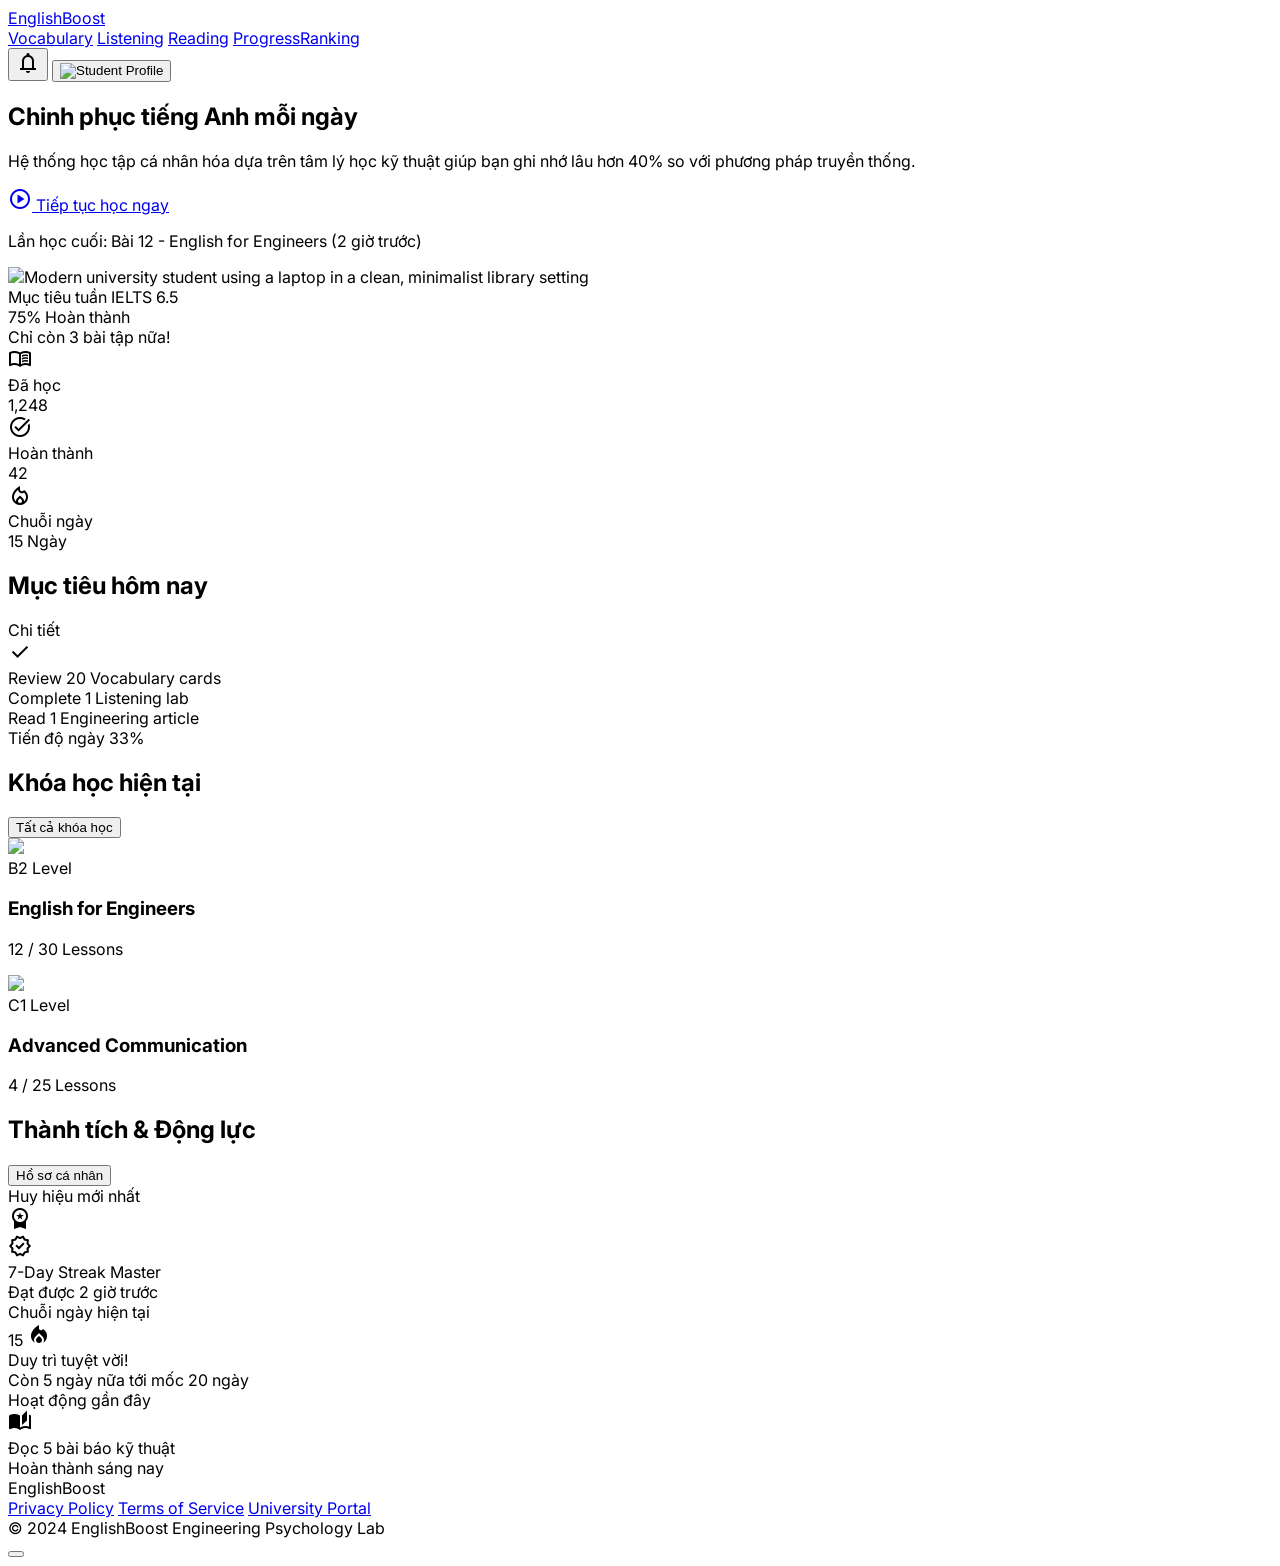
==== index.html @ f7955a5e "thêm lắm cái quá không biết nội dung commit" ====
<!doctype html>
<html class="light" lang="vi">
  <head>
    <meta charset="utf-8" />
    <meta content="width=device-width, initial-scale=1.0" name="viewport" />
    <script src="https://cdn.tailwindcss.com?plugins=forms,container-queries"></script>
    <link
      href="https://fonts.googleapis.com/css2?family=Inter:wght@400;500;600;700;800&amp;display=swap"
      rel="stylesheet"
    />
    <link
      href="https://fonts.googleapis.com/css2?family=Material+Symbols+Outlined:wght,FILL@100..700,0..1&amp;display=swap"
      rel="stylesheet"
    />
    <style>
      .material-symbols-outlined {
        font-variation-settings:
          "FILL" 0,
          "wght" 400,
          "GRAD" 0,
          "opsz" 24;
        display: inline-block;
        line-height: 1;
        text-transform: none;
        letter-spacing: normal;
        word-wrap: normal;
        white-space: nowrap;
        direction: ltr;
      }
      body {
        font-family: "Inter", sans-serif;
        scroll-behavior: smooth;
      }
      .glass-tonal {
        background: rgba(248, 250, 252, 0.8);
        backdrop-filter: blur(8px);
      }
      .learning-progress-glow {
        box-shadow: 0 0 20px rgba(0, 74, 198, 0.1);
      }
    </style>
    <script id="tailwind-config">
      tailwind.config = {
        darkMode: "class",
        theme: {
          extend: {
            colors: {
              "on-surface-variant": "#434655",
              primary: "#004ac6",
              error: "#ba1a1a",
              "inverse-on-surface": "#eaf1ff",
              "tertiary-fixed": "#ffddb8",
              "on-primary": "#ffffff",
              "tertiary-fixed-dim": "#ffb95f",
              "surface-container-highest": "#d3e4fe",
              "on-error-container": "#93000a",
              "on-primary-container": "#eeefff",
              "error-container": "#ffdad6",
              "on-primary-fixed-variant": "#003ea8",
              "on-background": "#0b1c30",
              "primary-fixed-dim": "#b4c5ff",
              "tertiary-container": "#996100",
              "surface-container-high": "#dce9ff",
              "surface-bright": "#f8f9ff",
              "on-error": "#ffffff",
              "surface-container-low": "#eff4ff",
              "inverse-primary": "#b4c5ff",
              "on-tertiary-container": "#ffeedd",
              "surface-container-lowest": "#ffffff",
              "on-tertiary-fixed-variant": "#653e00",
              "surface-container": "#e5eeff",
              "surface-dim": "#cbdbf5",
              background: "#f8f9ff",
              tertiary: "#784b00",
              "on-tertiary": "#ffffff",
              "on-primary-fixed": "#00174b",
              "surface-variant": "#d3e4fe",
              "on-secondary": "#ffffff",
              "secondary-container": "#6cf8bb",
              secondary: "#006c49",
              "primary-container": "#2563eb",
              "secondary-fixed-dim": "#4edea3",
              "on-secondary-fixed": "#002113",
              "secondary-fixed": "#6ffbbe",
              "on-surface": "#0b1c30",
              "inverse-surface": "#213145",
              "surface-tint": "#0053db",
              surface: "#f8f9ff",
              "on-tertiary-fixed": "#2a1700",
              "outline-variant": "#c3c6d7",
              "primary-fixed": "#dbe1ff",
              outline: "#737686",
              "on-secondary-container": "#00714d",
              "on-secondary-fixed-variant": "#005236",
            },
            borderRadius: {
              DEFAULT: "0.25rem",
              lg: "0.5rem",
              xl: "0.75rem",
              full: "9999px",
            },
            spacing: {
              md: "24px",
              lg: "48px",
              xs: "4px",
              base: "8px",
              xl: "80px",
              sm: "12px",
              gutter: "24px",
              "container-max": "1200px",
            },
            fontFamily: {
              "headline-lg-mobile": ["Inter"],
              "headline-xl": ["Inter"],
              "label-sm": ["Inter"],
              "body-lg": ["Inter"],
              "headline-md": ["Inter"],
              "headline-lg": ["Inter"],
              "body-md": ["Inter"],
              "label-md": ["Inter"],
            },
            fontSize: {
              "headline-lg-mobile": [
                "24px",
                { lineHeight: "1.2", fontWeight: "700" },
              ],
              "headline-xl": [
                "48px",
                {
                  lineHeight: "1.1",
                  letterSpacing: "-0.02em",
                  fontWeight: "700",
                },
              ],
              "label-sm": ["12px", { lineHeight: "1", fontWeight: "500" }],
              "body-lg": ["18px", { lineHeight: "1.6", fontWeight: "400" }],
              "headline-md": ["24px", { lineHeight: "1.3", fontWeight: "600" }],
              "headline-lg": [
                "32px",
                {
                  lineHeight: "1.2",
                  letterSpacing: "-0.01em",
                  fontWeight: "700",
                },
              ],
              "body-md": ["16px", { lineHeight: "1.6", fontWeight: "400" }],
              "label-md": [
                "14px",
                { lineHeight: "1", letterSpacing: "0.02em", fontWeight: "600" },
              ],
            },
          },
        },
      };
    </script>
  </head>
  <body
    class="bg-background text-on-background selection:bg-primary-fixed selection:text-on-primary-fixed"
  >
    <!-- Top Navigation Bar -->
    <header
      class="fixed top-0 z-50 w-full bg-surface/80 backdrop-blur-md border-b border-outline-variant"
    >
      <div
        class="flex justify-between items-center w-full px-gutter max-w-container-max mx-auto h-16"
      >
        <a
          class="text-headline-md font-headline-md font-bold text-primary hover:opacity-90 transition-opacity"
          href="index.html"
        >
          EnglishBoost
        </a>
        <nav class="hidden md:flex items-center space-x-md">
          <a
            class="text-label-md font-label-md text-on-surface-variant hover:text-primary transition-colors duration-200"
            href="flashcard_eval.html"
            >Vocabulary</a
          >
          <a
            class="text-label-md font-label-md text-on-surface-variant hover:text-primary transition-colors duration-200"
            href="listening.html"
            >Listening</a
          >
          <a
            class="text-label-md font-label-md text-on-surface-variant hover:text-primary transition-colors duration-200"
            href="reading.html"
            >Reading</a
          >
          <a
            class="text-label-md font-label-md text-primary font-bold border-b-2 border-primary pb-1"
            href="progress.html"
            >Progress</a
          ><a
            class="text-label-md font-label-md text-on-surface-variant hover:text-primary transition-colors duration-200"
            href="leaderboard.html"
            >Ranking</a
          >
        </nav>
        <div class="flex items-center gap-sm">
          <button
            class="p-base hover:bg-surface-container-high rounded-full transition-colors"
          >
            <span
              class="material-symbols-outlined text-on-surface-variant"
              data-icon="notifications"
              >notifications</span
            >
          </button>
          <button
            class="p-base hover:bg-surface-container-high rounded-full transition-colors"
          >
            <img
              src="https://lh3.googleusercontent.com/aida-public/[base64]"
              class="w-8 h-8 rounded-full object-cover"
              alt="Student Profile"
            />
          </button>
        </div>
      </div>
    </header>
    <main class="pt-24 pb-xl px-gutter max-w-container-max mx-auto">
      <!-- Hero Section -->
      <section
        class="relative mb-lg overflow-hidden rounded-xl bg-surface-container py-xl px-md md:px-lg flex flex-col md:flex-row items-center gap-lg"
      >
        <div class="flex-1 space-y-md z-10">
          <h1
            class="text-headline-xl font-headline-xl text-on-surface tracking-tight"
          >
            Chinh phục tiếng Anh mỗi ngày
          </h1>
          <p class="text-body-lg font-body-lg text-on-surface-variant max-w-xl">
            Hệ thống học tập cá nhân hóa dựa trên tâm lý học kỹ thuật giúp bạn
            ghi nhớ lâu hơn 40% so với phương pháp truyền thống.
          </p>
          <!-- Continue Learning Section (Fitts's Law) -->
          <div class="pt-base flex flex-col gap-sm">
            <a
              href="progress.html"
              class="min-h-[56px] w-full md:w-fit px-xl bg-primary text-on-primary rounded-xl font-label-md text-label-md hover:scale-[1.02] active:scale-[0.98] transition-all shadow-lg flex items-center justify-center gap-sm"
            >
              <span class="material-symbols-outlined" data-icon="play_circle"
                >play_circle</span
              >
              Tiếp tục học ngay
            </a>
            <p class="text-label-sm text-on-surface-variant">
              Lần học cuối: Bài 12 - English for Engineers (2 giờ trước)
            </p>
          </div>
        </div>
        <div
          class="flex-1 w-full max-w-md aspect-square rounded-xl overflow-hidden shadow-xl"
        >
          <img
            class="w-full h-full object-cover animate-progress"
            alt="Modern university student using a laptop in a clean, minimalist library setting"
            src="https://lh3.googleusercontent.com/aida-public/[base64]"
          />
        </div>
      </section>
      <!-- Quick Stats & Goals Grid -->
      <section
        class="grid grid-cols-1 md:grid-cols-2 lg:grid-cols-4 gap-md mb-lg"
      >
        <!-- Weekly Goal Card -->
        <div
          class="p-md bg-white border border-outline-variant rounded-xl shadow-sm flex flex-col justify-between h-full animate-progress"
        >
          <div>
            <div class="flex justify-between items-start mb-base">
              <span class="text-label-sm font-label-sm text-on-surface-variant"
                >Mục tiêu tuần</span
              >
              <span
                class="px-xs py-1 bg-primary-fixed text-on-primary-fixed text-[10px] font-bold rounded uppercase"
                >IELTS 6.5</span
              >
            </div>
            <div
              class="text-headline-md font-headline-md text-on-surface mb-sm"
            >
              75% Hoàn thành
            </div>
          </div>
          <div class="space-y-xs">
            <div
              class="h-2 w-full bg-surface-container-high rounded-full overflow-hidden"
            >
              <div
                class="h-full bg-primary w-3/4 rounded-full transition-all duration-1000 animate-progress"
              ></div>
            </div>
            <div class="text-label-sm text-on-surface-variant">
              Chỉ còn 3 bài tập nữa!
            </div>
          </div>
        </div>
        <!-- Quick Stats (Adjusted for 4 columns) -->
        <div
          class="p-md bg-surface-container-low rounded-xl border border-outline-variant flex items-center gap-md"
        >
          <div
            class="w-12 h-12 rounded-full bg-primary/10 flex items-center justify-center text-primary"
          >
            <span class="material-symbols-outlined" data-icon="menu_book"
              >menu_book</span
            >
          </div>
          <div>
            <div class="text-label-sm font-label-sm text-on-surface-variant">
              Đã học
            </div>
            <div class="text-headline-md font-headline-md text-on-surface">
              1,248
            </div>
          </div>
        </div>
        <div
          class="p-md bg-surface-container-low rounded-xl border border-outline-variant flex items-center gap-md"
        >
          <div
            class="w-12 h-12 rounded-full bg-secondary/10 flex items-center justify-center text-secondary"
          >
            <span class="material-symbols-outlined" data-icon="task_alt"
              >task_alt</span
            >
          </div>
          <div>
            <div class="text-label-sm font-label-sm text-on-surface-variant">
              Hoàn thành
            </div>
            <div class="text-headline-md font-headline-md text-on-surface">
              42
            </div>
          </div>
        </div>
        <div
          class="p-md bg-surface-container-low rounded-xl border border-outline-variant flex items-center gap-md"
        >
          <div
            class="w-12 h-12 rounded-full bg-tertiary/10 flex items-center justify-center text-tertiary"
          >
            <span
              class="material-symbols-outlined"
              data-icon="local_fire_department"
              >local_fire_department</span
            >
          </div>
          <div>
            <div class="text-label-sm font-label-sm text-on-surface-variant">
              Chuỗi ngày
            </div>
            <div class="text-headline-md font-headline-md text-on-surface">
              15 Ngày
            </div>
          </div>
        </div>
      </section>
      <!-- Bento Layout: Goal and Courses -->
      <div class="grid grid-cols-1 lg:grid-cols-12 gap-lg mb-lg">
        <!-- Section: Mục tiêu hôm nay -->
        <div class="lg:col-span-4 flex flex-col gap-md">
          <div class="flex items-center justify-between">
            <h2 class="text-headline-md font-headline-md text-on-surface">
              Mục tiêu hôm nay
            </h2>
            <span
              class="text-label-sm font-label-sm text-primary cursor-pointer hover:underline"
              >Chi tiết</span
            >
          </div>
          <div
            class="p-md bg-white border border-outline-variant rounded-xl space-y-md flex-1 shadow-sm"
          >
            <div
              class="flex items-center gap-md p-sm rounded-lg hover:bg-surface-container transition-colors cursor-pointer group"
            >
              <div
                class="w-5 h-5 rounded border-2 border-primary bg-primary flex items-center justify-center"
              >
                <span
                  class="material-symbols-outlined text-xs text-white"
                  data-icon="check"
                  >check</span
                >
              </div>
              <span
                class="text-body-md font-body-md text-on-surface line-through opacity-60"
                >Review 20 Vocabulary cards</span
              >
            </div>
            <div
              class="flex items-center gap-md p-sm rounded-lg hover:bg-surface-container transition-colors cursor-pointer group"
            >
              <div
                class="w-5 h-5 rounded border-2 border-primary/40 flex items-center justify-center group-hover:border-primary"
              ></div>
              <span class="text-body-md font-body-md text-on-surface"
                >Complete 1 Listening lab</span
              >
            </div>
            <div
              class="flex items-center gap-md p-sm rounded-lg hover:bg-surface-container transition-colors cursor-pointer group"
            >
              <div
                class="w-5 h-5 rounded border-2 border-primary/40 flex items-center justify-center group-hover:border-primary"
              ></div>
              <span class="text-body-md font-body-md text-on-surface"
                >Read 1 Engineering article</span
              >
            </div>
            <div class="mt-md pt-md border-t border-outline-variant">
              <div class="flex justify-between mb-xs">
                <span
                  class="text-label-sm font-label-sm text-on-surface-variant"
                  >Tiến độ ngày</span
                >
                <span class="text-label-sm font-label-sm text-secondary"
                  >33%</span
                >
              </div>
              <div
                class="h-2 w-full bg-surface-container-high rounded-full overflow-hidden"
              >
                <div
                  class="h-full bg-secondary w-1/3 rounded-full animate-progress"
                ></div>
              </div>
            </div>
          </div>
        </div>
        <!-- Section: Khóa học hiện tại -->
        <div class="lg:col-span-8 flex flex-col gap-md">
          <div class="flex items-center justify-between">
            <h2 class="text-headline-md font-headline-md text-on-surface">
              Khóa học hiện tại
            </h2>
            <button
              class="text-label-md font-label-md text-primary hover:underline"
            >
              Tất cả khóa học
            </button>
          </div>
          <div class="grid grid-cols-1 md:grid-cols-2 gap-md">
            <div
              class="group cursor-pointer rounded-xl overflow-hidden border border-outline-variant hover:shadow-lg transition-all bg-white"
            >
              <div class="h-32 bg-surface-container relative">
                <img
                  class="w-full h-full object-cover animate-progress"
                  data-alt="A macro shot of a fountain pen laying on an open book."
                  src="https://lh3.googleusercontent.com/aida-public/[base64]"
                />
                <div
                  class="absolute top-2 right-2 px-xs py-1 bg-white/90 rounded-lg text-label-sm font-label-sm shadow-sm"
                >
                  B2 Level
                </div>
              </div>
              <div class="p-md">
                <h3
                  class="text-label-md font-label-md text-on-surface group-hover:text-primary transition-colors"
                >
                  English for Engineers
                </h3>
                <p
                  class="text-label-sm font-label-sm text-on-surface-variant mt-xs"
                >
                  12 / 30 Lessons
                </p>
              </div>
            </div>
            <div
              class="group cursor-pointer rounded-xl overflow-hidden border border-outline-variant hover:shadow-lg transition-all bg-white"
            >
              <div class="h-32 bg-surface-container relative">
                <img
                  class="w-full h-full object-cover animate-progress"
                  data-alt="A professional workspace with a tablet."
                  src="https://lh3.googleusercontent.com/aida-public/[base64]"
                />
                <div
                  class="absolute top-2 right-2 px-xs py-1 bg-white/90 rounded-lg text-label-sm font-label-sm shadow-sm"
                >
                  C1 Level
                </div>
              </div>
              <div class="p-md">
                <h3
                  class="text-label-md font-label-md text-on-surface group-hover:text-primary transition-colors"
                >
                  Advanced Communication
                </h3>
                <p
                  class="text-label-sm font-label-sm text-on-surface-variant mt-xs"
                >
                  4 / 25 Lessons
                </p>
              </div>
            </div>
          </div>
        </div>
      </div>
      <!-- Achievements Area (Maslow & Motivation) -->
      <section class="flex flex-col gap-md">
        <div class="flex items-center justify-between">
          <h2 class="text-headline-md font-headline-md text-on-surface">
            Thành tích &amp; Động lực
          </h2>
          <button
            class="text-label-md font-label-md text-primary hover:underline"
          >
            Hồ sơ cá nhân
          </button>
        </div>
        <div
          class="grid grid-cols-1 md:grid-cols-3 gap-lg p-lg bg-surface-container-low rounded-xl border border-outline-variant"
        >
          <!-- Newest Badge -->
          <div class="flex flex-col items-center text-center gap-sm">
            <div
              class="text-label-sm font-bold text-on-surface-variant uppercase tracking-wider"
            >
              Huy hiệu mới nhất
            </div>
            <div class="relative">
              <div
                class="w-24 h-24 rounded-full bg-tertiary-fixed flex items-center justify-center text-tertiary shadow-lg border-4 border-white"
              >
                <span
                  class="material-symbols-outlined text-5xl"
                  data-icon="workspace_premium"
                  style="font-variation-settings: &quot;FILL&quot; 1"
                  >workspace_premium</span
                >
              </div>
              <div
                class="absolute -bottom-1 -right-1 bg-primary text-white p-xs rounded-full border-2 border-white shadow-sm"
              >
                <span
                  class="material-symbols-outlined text-xs"
                  data-icon="new_releases"
                  >new_releases</span
                >
              </div>
            </div>
            <div class="space-y-xs">
              <div class="text-label-md font-bold text-on-surface">
                7-Day Streak Master
              </div>
              <div class="text-label-sm text-on-surface-variant">
                Đạt được 2 giờ trước
              </div>
            </div>
          </div>
          <!-- Streak Status -->
          <div
            class="flex flex-col items-center text-center gap-sm border-x-0 md:border-x border-outline-variant px-lg"
          >
            <div
              class="text-label-sm font-bold text-on-surface-variant uppercase tracking-wider"
            >
              Chuỗi ngày hiện tại
            </div>
            <div class="flex items-center justify-center h-24">
              <span class="text-[64px] font-black text-tertiary leading-none"
                >15</span
              >
              <span
                class="material-symbols-outlined text-4xl text-tertiary ml-xs animate-pulse"
                data-icon="local_fire_department"
                style="font-variation-settings: &quot;FILL&quot; 1"
                >local_fire_department</span
              >
            </div>
            <div class="space-y-xs">
              <div class="text-label-md font-bold text-on-surface">
                Duy trì tuyệt vời!
              </div>
              <div class="text-label-sm text-on-surface-variant">
                Còn 5 ngày nữa tới mốc 20 ngày
              </div>
            </div>
          </div>
          <!-- Recent Achievement Card -->
          <div class="flex flex-col items-center text-center gap-sm">
            <div
              class="text-label-sm font-bold text-on-surface-variant uppercase tracking-wider"
            >
              Hoạt động gần đây
            </div>
            <div
              class="w-24 h-24 rounded-2xl bg-secondary-fixed flex items-center justify-center text-on-secondary-container shadow-sm"
            >
              <span
                class="material-symbols-outlined text-5xl"
                data-icon="auto_stories"
                style="font-variation-settings: &quot;FILL&quot; 1"
                >auto_stories</span
              >
            </div>
            <div class="space-y-xs">
              <div class="text-label-md font-bold text-on-surface">
                Đọc 5 bài báo kỹ thuật
              </div>
              <div class="text-label-sm text-on-surface-variant">
                Hoàn thành sáng nay
              </div>
            </div>
          </div>
        </div>
      </section>
    </main>
    <footer
      class="w-full py-lg bg-surface-container-lowest border-t border-outline-variant mt-xl"
    >
      <div
        class="flex flex-col md:flex-row justify-between items-center px-gutter max-w-container-max mx-auto gap-md"
      >
        <div class="text-label-md font-label-md font-bold text-on-surface">
          EnglishBoost
        </div>
        <div class="flex gap-md">
          <a
            class="text-label-sm font-label-sm text-on-surface-variant hover:text-primary transition-colors"
            href="#"
            >Privacy Policy</a
          >
          <a
            class="text-label-sm font-label-sm text-on-surface-variant hover:text-primary transition-colors"
            href="#"
            >Terms of Service</a
          >
          <a
            class="text-label-sm font-label-sm text-on-surface-variant hover:text-primary transition-colors"
            href="#"
            >University Portal</a
          >
        </div>
        <div class="text-label-sm font-label-sm text-on-surface-variant">
          © 2024 EnglishBoost Engineering Psychology Lab
        </div>
      </div>
    </footer>
    <!-- FAB: Contextual learning action (Fitts's Law secondary) -->
    <button
      class="fixed bottom-gutter right-gutter w-14 h-14 bg-primary text-on-primary rounded-xl shadow-lg hover:shadow-xl hover:scale-110 transition-all flex items-center justify-center z-40"
    ></button>
    <script>
      // Micro-interactions for engagement
      document.querySelectorAll(".group").forEach((item) => {
        item.addEventListener("mouseenter", () => {
          // Subtle feedback logic could go here
        });
      });

      // Progress bar animation on load
      const observer = new IntersectionObserver((entries) => {
        entries.forEach((entry) => {
          if (entry.isIntersecting) {
            entry.target.classList.add("animate-progress");
          }
        });
      });
      document
        .querySelectorAll(".h-full")
        .forEach((el) => observer.observe(el));
    </script>
  </body>
</html>
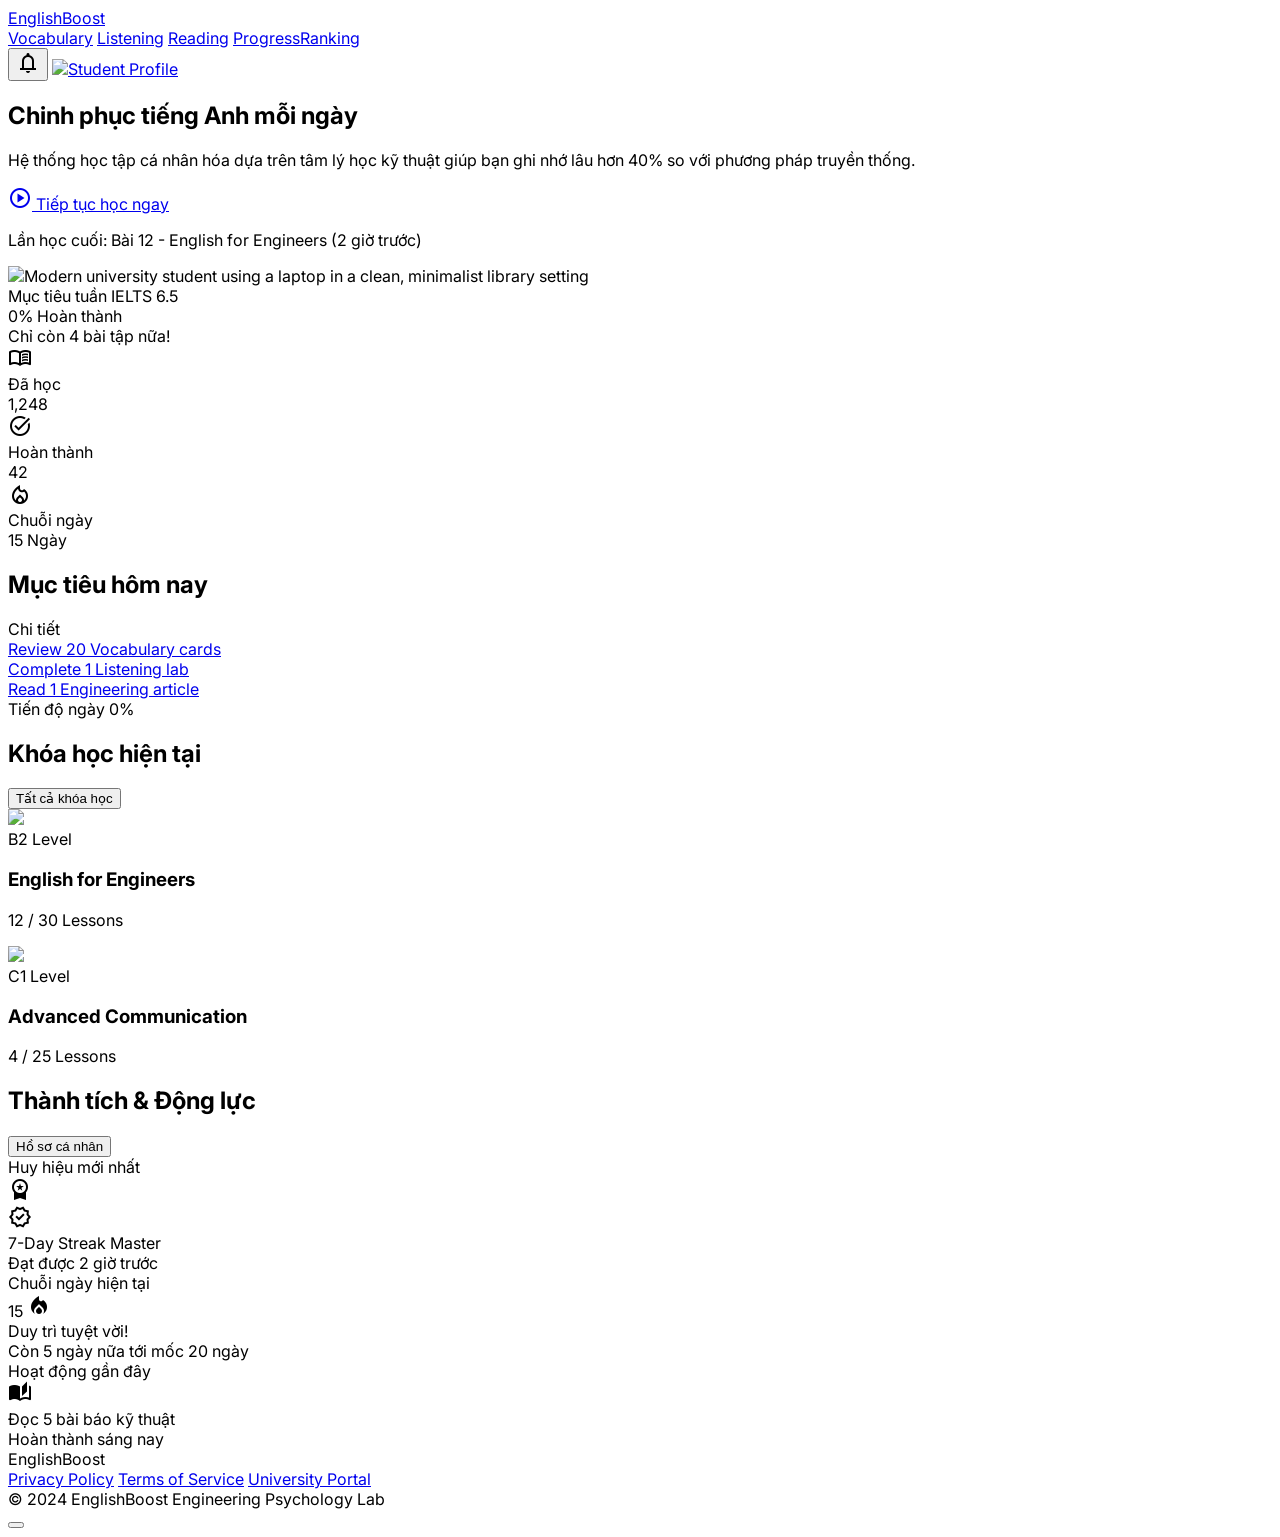
==== commit 26b21220: "update gì đấy không biết" ====
--- a/index.html
+++ b/index.html
@@ -192,7 +192,7 @@
             >Progress</a
           ><a
             class="text-label-md font-label-md text-on-surface-variant hover:text-primary transition-colors duration-200"
-            href="leaderboard.html"
+            href="ranking.html"
             >Ranking</a
           >
         </nav>
@@ -206,15 +206,16 @@
               >notifications</span
             >
           </button>
-          <button
-            class="p-base hover:bg-surface-container-high rounded-full transition-colors"
+          <a
+            href="profile.html"
+            class="p-base hover:bg-surface-container-high rounded-full transition-colors block hover:scale-[0.98] transition-transform"
           >
             <img
               src="https://lh3.googleusercontent.com/aida-public/[base64]"
               class="w-8 h-8 rounded-full object-cover"
               alt="Student Profile"
             />
-          </button>
+          </a>
         </div>
       </div>
     </header>
@@ -278,9 +279,10 @@
               >
             </div>
             <div
+              id="weekly-goal-percent"
               class="text-headline-md font-headline-md text-on-surface mb-sm"
             >
-              75% Hoàn thành
+              0% Hoàn thành
             </div>
           </div>
           <div class="space-y-xs">
@@ -288,11 +290,12 @@
               class="h-2 w-full bg-surface-container-high rounded-full overflow-hidden"
             >
               <div
-                class="h-full bg-primary w-3/4 rounded-full transition-all duration-1000 animate-progress"
+                id="weekly-goal-fill"
+                class="h-full bg-primary w-0 rounded-full transition-all duration-1000 animate-progress"
               ></div>
             </div>
-            <div class="text-label-sm text-on-surface-variant">
-              Chỉ còn 3 bài tập nữa!
+            <div id="weekly-goal-subtext" class="text-label-sm text-on-surface-variant">
+              Chỉ còn 4 bài tập nữa!
             </div>
           </div>
         </div>
@@ -373,58 +376,58 @@
           <div
             class="p-md bg-white border border-outline-variant rounded-xl space-y-md flex-1 shadow-sm"
           >
-            <div
-              class="flex items-center gap-md p-sm rounded-lg hover:bg-surface-container transition-colors cursor-pointer group"
+            <a
+              id="today-goal-vocab"
+              href="flashcard_eval.html"
+              class="flex items-center gap-md p-sm rounded-lg hover:bg-surface-container transition-colors block group"
             >
               <div
-                class="w-5 h-5 rounded border-2 border-primary bg-primary flex items-center justify-center"
-              >
-                <span
-                  class="material-symbols-outlined text-xs text-white"
-                  data-icon="check"
-                  >check</span
-                >
-              </div>
-              <span
-                class="text-body-md font-body-md text-on-surface line-through opacity-60"
+                class="w-5 h-5 rounded border-2 border-primary/40 flex items-center justify-center group-hover:border-primary checkbox-icon shrink-0"
+              ></div>
+              <span class="text-body-md font-body-md text-on-surface goal-text"
                 >Review 20 Vocabulary cards</span
               >
-            </div>
-            <div
-              class="flex items-center gap-md p-sm rounded-lg hover:bg-surface-container transition-colors cursor-pointer group"
+            </a>
+            <a
+              id="today-goal-listening"
+              href="listening.html"
+              class="flex items-center gap-md p-sm rounded-lg hover:bg-surface-container transition-colors block group"
             >
               <div
-                class="w-5 h-5 rounded border-2 border-primary/40 flex items-center justify-center group-hover:border-primary"
+                class="w-5 h-5 rounded border-2 border-primary/40 flex items-center justify-center group-hover:border-primary checkbox-icon shrink-0"
               ></div>
-              <span class="text-body-md font-body-md text-on-surface"
+              <span class="text-body-md font-body-md text-on-surface goal-text"
                 >Complete 1 Listening lab</span
               >
-            </div>
-            <div
-              class="flex items-center gap-md p-sm rounded-lg hover:bg-surface-container transition-colors cursor-pointer group"
+            </a>
+            <a
+              id="today-goal-reading"
+              href="reading.html"
+              class="flex items-center gap-md p-sm rounded-lg hover:bg-surface-container transition-colors block group"
             >
               <div
-                class="w-5 h-5 rounded border-2 border-primary/40 flex items-center justify-center group-hover:border-primary"
+                class="w-5 h-5 rounded border-2 border-primary/40 flex items-center justify-center group-hover:border-primary checkbox-icon shrink-0"
               ></div>
-              <span class="text-body-md font-body-md text-on-surface"
+              <span class="text-body-md font-body-md text-on-surface goal-text"
                 >Read 1 Engineering article</span
               >
-            </div>
+            </a>
             <div class="mt-md pt-md border-t border-outline-variant">
               <div class="flex justify-between mb-xs">
                 <span
                   class="text-label-sm font-label-sm text-on-surface-variant"
                   >Tiến độ ngày</span
                 >
-                <span class="text-label-sm font-label-sm text-secondary"
-                  >33%</span
+                <span class="text-label-sm font-label-sm text-secondary" id="daily-progress-percent"
+                  >0%</span
                 >
               </div>
               <div
                 class="h-2 w-full bg-surface-container-high rounded-full overflow-hidden"
               >
                 <div
-                  class="h-full bg-secondary w-1/3 rounded-full animate-progress"
+                  id="daily-progress-fill"
+                  class="h-full bg-secondary w-0 rounded-full animate-progress"
                 ></div>
               </div>
             </div>
@@ -654,6 +657,81 @@
           // Subtle feedback logic could go here
         });
       });
+
+      // Dynamic Progress and Goals Calculation
+      function updateProgressAndGoals() {
+        const isVocabCompleted = localStorage.getItem("vocab_completed") === "true";
+        const isListeningCompleted = localStorage.getItem("listening_completed") === "true";
+        const isReadingCompleted = localStorage.getItem("reading_completed") === "true";
+        const isQuizCompleted = localStorage.getItem("quiz_completed") === "true";
+
+        // Today's Goal Items list
+        const goals = [
+          { id: "today-goal-vocab", completed: isVocabCompleted },
+          { id: "today-goal-listening", completed: isListeningCompleted },
+          { id: "today-goal-reading", completed: isReadingCompleted }
+        ];
+
+        let dailyCompletedCount = 0;
+        goals.forEach(goal => {
+          const el = document.getElementById(goal.id);
+          if (el) {
+            const checkbox = el.querySelector(".checkbox-icon");
+            const text = el.querySelector(".goal-text");
+            if (goal.completed) {
+              dailyCompletedCount++;
+              checkbox.innerHTML = '<span class="material-symbols-outlined text-xs text-white" data-icon="check">check</span>';
+              checkbox.className = "w-5 h-5 rounded border-2 border-primary bg-primary flex items-center justify-center checkbox-icon shrink-0";
+              text.className = "text-body-md font-body-md text-on-surface line-through opacity-60 goal-text";
+            } else {
+              checkbox.innerHTML = '';
+              checkbox.className = "w-5 h-5 rounded border-2 border-primary/40 flex items-center justify-center group-hover:border-primary checkbox-icon shrink-0";
+              text.className = "text-body-md font-body-md text-on-surface goal-text";
+            }
+          }
+        });
+
+        // Today's progress calculation (Vocab, Listening, Reading)
+        const dailyPercent = Math.round((dailyCompletedCount / 3) * 100);
+        const dailyProgressPercentEl = document.getElementById("daily-progress-percent");
+        const dailyProgressFillEl = document.getElementById("daily-progress-fill");
+        if (dailyProgressPercentEl) {
+          dailyProgressPercentEl.textContent = `${dailyPercent}%`;
+        }
+        if (dailyProgressFillEl) {
+          dailyProgressFillEl.style.width = `${dailyPercent}%`;
+        }
+
+        // Weekly progress calculation (Vocab, Listening, Reading, Quiz)
+        const weeklyTotalSteps = 4;
+        const weeklyCompletedCount = (isVocabCompleted ? 1 : 0) + 
+                                     (isListeningCompleted ? 1 : 0) + 
+                                     (isReadingCompleted ? 1 : 0) + 
+                                     (isQuizCompleted ? 1 : 0);
+        const weeklyPercent = Math.round((weeklyCompletedCount / weeklyTotalSteps) * 100);
+        const weeklyRemaining = weeklyTotalSteps - weeklyCompletedCount;
+
+        const weeklyGoalPercentEl = document.getElementById("weekly-goal-percent");
+        const weeklyGoalFillEl = document.getElementById("weekly-goal-fill");
+        const weeklyGoalSubtextEl = document.getElementById("weekly-goal-subtext");
+
+        if (weeklyGoalPercentEl) {
+          weeklyGoalPercentEl.textContent = `${weeklyPercent}% Hoàn thành`;
+        }
+        if (weeklyGoalFillEl) {
+          weeklyGoalFillEl.style.width = `${weeklyPercent}%`;
+        }
+        if (weeklyGoalSubtextEl) {
+          if (weeklyRemaining > 0) {
+            weeklyGoalSubtextEl.textContent = `Chỉ còn ${weeklyRemaining} bài tập nữa!`;
+          } else {
+            weeklyGoalSubtextEl.textContent = "Đã hoàn thành tất cả mục tiêu tuần!";
+          }
+        }
+      }
+
+      // Initialize dynamic values
+      updateProgressAndGoals();
 
       // Progress bar animation on load
       const observer = new IntersectionObserver((entries) => {
